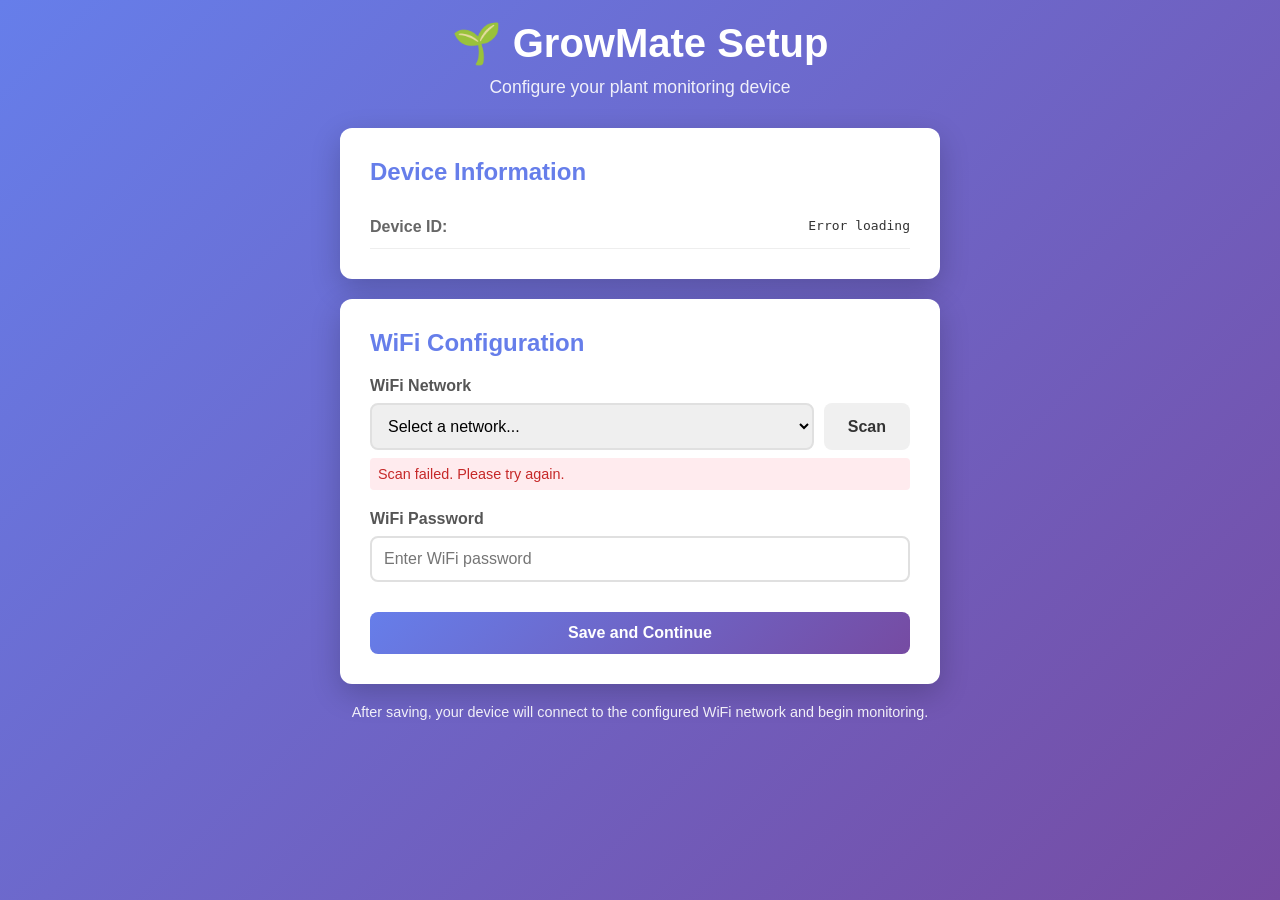
==== templates/index.html @ 6a92ffed "Initial commit: Phase 1 - Repository & Environment Setup - Complete project structure (src/, templat" ====
<!DOCTYPE html>
<html lang="en">
<head>
    <meta charset="UTF-8">
    <meta name="viewport" content="width=device-width, initial-scale=1.0">
    <title>GrowMate Setup</title>
    <link rel="stylesheet" href="/static/style.css">
</head>
<body>
    <div class="container">
        <div class="header">
            <h1>🌱 GrowMate Setup</h1>
            <p class="subtitle">Configure your plant monitoring device</p>
        </div>

        <div class="card">
            <h2>Device Information</h2>
            <div class="info-row">
                <span class="label">Device ID:</span>
                <span class="value" id="deviceId">Loading...</span>
            </div>
        </div>

        <div class="card">
            <h2>WiFi Configuration</h2>
            
            <form id="configForm">
                <div class="form-group">
                    <label for="wifiSsid">WiFi Network</label>
                    <div class="input-with-button">
                        <select id="wifiSsid" name="wifiSsid" required>
                            <option value="">Select a network...</option>
                        </select>
                        <button type="button" id="scanButton" class="btn-secondary">Scan</button>
                    </div>
                    <div id="scanStatus" class="status-message"></div>
                </div>

                <div class="form-group">
                    <label for="wifiPassword">WiFi Password</label>
                    <input type="password" id="wifiPassword" name="wifiPassword" 
                           placeholder="Enter WiFi password" required>
                </div>

                <div class="form-actions">
                    <button type="submit" class="btn-primary" id="submitButton">
                        Save and Continue
                    </button>
                </div>
            </form>

            <div id="errorMessage" class="error-message" style="display: none;"></div>
            <div id="successMessage" class="success-message" style="display: none;"></div>
        </div>

        <div class="footer">
            <p>After saving, your device will connect to the configured WiFi network and begin monitoring.</p>
        </div>
    </div>

    <script>
        // Load device information
        async function loadDeviceInfo() {
            try {
                const response = await fetch('/api/config');
                const data = await response.json();
                document.getElementById('deviceId').textContent = data.deviceId;
            } catch (error) {
                console.error('Failed to load device info:', error);
                document.getElementById('deviceId').textContent = 'Error loading';
            }
        }

        // Scan for WiFi networks
        async function scanNetworks() {
            const scanButton = document.getElementById('scanButton');
            const scanStatus = document.getElementById('scanStatus');
            const wifiSelect = document.getElementById('wifiSsid');
            
            scanButton.disabled = true;
            scanButton.textContent = 'Scanning...';
            scanStatus.textContent = 'Scanning for networks...';
            scanStatus.className = 'status-message';
            
            try {
                const response = await fetch('/api/networks');
                const data = await response.json();
                
                // Clear existing options
                wifiSelect.innerHTML = '<option value="">Select a network...</option>';
                
                // Add networks
                if (data.networks && data.networks.length > 0) {
                    data.networks.forEach(network => {
                        const option = document.createElement('option');
                        option.value = network.ssid;
                        option.textContent = `${network.ssid} (${network.rssi} dBm)`;
                        wifiSelect.appendChild(option);
                    });
                    scanStatus.textContent = `Found ${data.networks.length} network(s)`;
                    scanStatus.className = 'status-message success';
                } else {
                    scanStatus.textContent = 'No networks found';
                    scanStatus.className = 'status-message error';
                }
            } catch (error) {
                console.error('Scan failed:', error);
                scanStatus.textContent = 'Scan failed. Please try again.';
                scanStatus.className = 'status-message error';
            } finally {
                scanButton.disabled = false;
                scanButton.textContent = 'Scan';
            }
        }

        // Save configuration
        async function saveConfig(event) {
            event.preventDefault();
            
            const submitButton = document.getElementById('submitButton');
            const errorMessage = document.getElementById('errorMessage');
            const successMessage = document.getElementById('successMessage');
            
            submitButton.disabled = true;
            submitButton.textContent = 'Saving...';
            errorMessage.style.display = 'none';
            successMessage.style.display = 'none';
            
            const formData = {
                wifiSsid: document.getElementById('wifiSsid').value,
                wifiPassword: document.getElementById('wifiPassword').value
            };
            
            try {
                const response = await fetch('/api/config', {
                    method: 'POST',
                    headers: {
                        'Content-Type': 'application/json'
                    },
                    body: JSON.stringify(formData)
                });
                
                const data = await response.json();
                
                if (response.ok) {
                    successMessage.textContent = data.message || 'Configuration saved successfully!';
                    successMessage.style.display = 'block';
                    
                    // Redirect to success page after 2 seconds
                    setTimeout(() => {
                        window.location.href = '/success';
                    }, 2000);
                } else {
                    errorMessage.textContent = data.error || 'Failed to save configuration';
                    errorMessage.style.display = 'block';
                    submitButton.disabled = false;
                    submitButton.textContent = 'Save and Continue';
                }
            } catch (error) {
                console.error('Save failed:', error);
                errorMessage.textContent = 'Network error. Please try again.';
                errorMessage.style.display = 'block';
                submitButton.disabled = false;
                submitButton.textContent = 'Save and Continue';
            }
        }

        // Initialize
        document.addEventListener('DOMContentLoaded', () => {
            loadDeviceInfo();
            scanNetworks(); // Auto-scan on load
            
            document.getElementById('scanButton').addEventListener('click', scanNetworks);
            document.getElementById('configForm').addEventListener('submit', saveConfig);
        });
    </script>
</body>
</html>
---- static/style.css ----
/* GrowMate Pods - Onboarding Portal Styles */

* {
    margin: 0;
    padding: 0;
    box-sizing: border-box;
}

body {
    font-family: -apple-system, BlinkMacSystemFont, 'Segoe UI', Roboto, Oxygen, Ubuntu, Cantarell, sans-serif;
    background: linear-gradient(135deg, #667eea 0%, #764ba2 100%);
    min-height: 100vh;
    padding: 20px;
    color: #333;
}

.container {
    max-width: 600px;
    margin: 0 auto;
}

.header {
    text-align: center;
    color: white;
    margin-bottom: 30px;
}

.header h1 {
    font-size: 2.5rem;
    margin-bottom: 10px;
}

.subtitle {
    font-size: 1.1rem;
    opacity: 0.9;
}

.card {
    background: white;
    border-radius: 12px;
    padding: 30px;
    margin-bottom: 20px;
    box-shadow: 0 10px 30px rgba(0, 0, 0, 0.2);
}

.card h2 {
    font-size: 1.5rem;
    margin-bottom: 20px;
    color: #667eea;
}

.info-row {
    display: flex;
    justify-content: space-between;
    padding: 12px 0;
    border-bottom: 1px solid #eee;
}

.label {
    font-weight: 600;
    color: #666;
}

.value {
    color: #333;
    font-family: monospace;
}

.form-group {
    margin-bottom: 20px;
}

.form-group label {
    display: block;
    margin-bottom: 8px;
    font-weight: 600;
    color: #555;
}

.form-group input,
.form-group select {
    width: 100%;
    padding: 12px;
    border: 2px solid #e0e0e0;
    border-radius: 8px;
    font-size: 1rem;
    transition: border-color 0.3s;
}

.form-group input:focus,
.form-group select:focus {
    outline: none;
    border-color: #667eea;
}

.input-with-button {
    display: flex;
    gap: 10px;
}

.input-with-button select {
    flex: 1;
}

.btn-primary,
.btn-secondary {
    padding: 12px 24px;
    border: none;
    border-radius: 8px;
    font-size: 1rem;
    font-weight: 600;
    cursor: pointer;
    transition: all 0.3s;
}

.btn-primary {
    background: linear-gradient(135deg, #667eea 0%, #764ba2 100%);
    color: white;
    width: 100%;
}

.btn-primary:hover:not(:disabled) {
    transform: translateY(-2px);
    box-shadow: 0 5px 15px rgba(102, 126, 234, 0.4);
}

.btn-primary:disabled {
    opacity: 0.6;
    cursor: not-allowed;
}

.btn-secondary {
    background: #f0f0f0;
    color: #333;
    white-space: nowrap;
}

.btn-secondary:hover:not(:disabled) {
    background: #e0e0e0;
}

.btn-secondary:disabled {
    opacity: 0.6;
    cursor: not-allowed;
}

.form-actions {
    margin-top: 30px;
}

.status-message {
    margin-top: 8px;
    font-size: 0.9rem;
    padding: 8px;
    border-radius: 4px;
}

.status-message.success {
    color: #2e7d32;
    background: #e8f5e9;
}

.status-message.error {
    color: #c62828;
    background: #ffebee;
}

.error-message,
.success-message {
    padding: 12px;
    border-radius: 8px;
    margin-top: 15px;
    font-weight: 500;
}

.error-message {
    background: #ffebee;
    color: #c62828;
    border-left: 4px solid #c62828;
}

.success-message {
    background: #e8f5e9;
    color: #2e7d32;
    border-left: 4px solid #2e7d32;
}

.success-card {
    background: linear-gradient(135deg, #e8f5e9 0%, #c8e6c9 100%);
}

.steps-list {
    margin-left: 20px;
    line-height: 1.8;
}

.steps-list li {
    margin-bottom: 10px;
}

.footer {
    text-align: center;
    color: white;
    opacity: 0.9;
    font-size: 0.9rem;
}

/* Responsive design */
@media (max-width: 600px) {
    body {
        padding: 10px;
    }
    
    .header h1 {
        font-size: 2rem;
    }
    
    .card {
        padding: 20px;
    }
    
    .input-with-button {
        flex-direction: column;
    }
    
    .input-with-button select {
        width: 100%;
    }
}
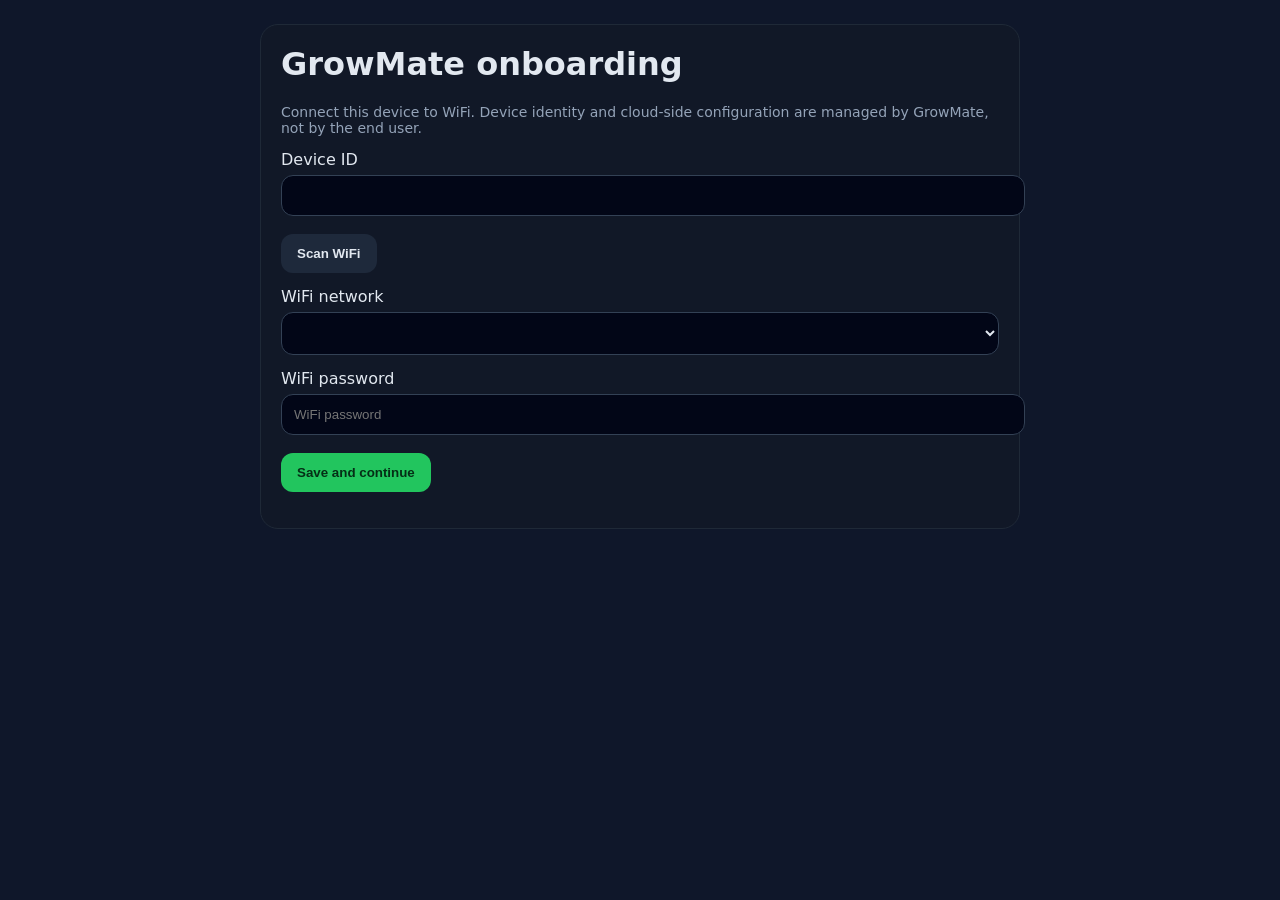
==== commit ec40c116: "Phase 4: Network & Onboarding System - ESP32 compatibility Critical Implementation: - Exact ESP32 HT" ====
--- a/templates/index.html
+++ b/templates/index.html
@@ -1,178 +1,74 @@
-<!DOCTYPE html>
-<html lang="en">
+<!doctype html>
+<html>
 <head>
-    <meta charset="UTF-8">
-    <meta name="viewport" content="width=device-width, initial-scale=1.0">
+    <meta charset='utf-8'>
+    <meta name='viewport' content='width=device-width,initial-scale=1'>
     <title>GrowMate Setup</title>
-    <link rel="stylesheet" href="/static/style.css">
+    <style>
+        body{font-family:system-ui,sans-serif;margin:0;background:#0f172a;color:#e2e8f0}
+        .wrap{max-width:760px;margin:0 auto;padding:24px}
+        .card{background:#111827;border:1px solid #1f2937;border-radius:18px;padding:20px}
+        h1{margin-top:0}
+        label{display:block;margin:14px 0 6px}
+        input,select{width:100%;padding:12px;border-radius:12px;border:1px solid #334155;background:#020617;color:#e2e8f0}
+        button{margin-top:18px;padding:12px 16px;border:0;border-radius:12px;background:#22c55e;color:#052e16;font-weight:700;cursor:pointer}
+        button.secondary{background:#1e293b;color:#e2e8f0}
+        .row{display:grid;grid-template-columns:1fr 1fr;gap:12px}
+        .hint{color:#94a3b8;font-size:14px}
+        #status{margin-top:16px;white-space:pre-wrap}
+    </style>
 </head>
 <body>
-    <div class="container">
-        <div class="header">
-            <h1>🌱 GrowMate Setup</h1>
-            <p class="subtitle">Configure your plant monitoring device</p>
-        </div>
-
-        <div class="card">
-            <h2>Device Information</h2>
-            <div class="info-row">
-                <span class="label">Device ID:</span>
-                <span class="value" id="deviceId">Loading...</span>
-            </div>
-        </div>
-
-        <div class="card">
-            <h2>WiFi Configuration</h2>
-            
-            <form id="configForm">
-                <div class="form-group">
-                    <label for="wifiSsid">WiFi Network</label>
-                    <div class="input-with-button">
-                        <select id="wifiSsid" name="wifiSsid" required>
-                            <option value="">Select a network...</option>
-                        </select>
-                        <button type="button" id="scanButton" class="btn-secondary">Scan</button>
-                    </div>
-                    <div id="scanStatus" class="status-message"></div>
-                </div>
-
-                <div class="form-group">
-                    <label for="wifiPassword">WiFi Password</label>
-                    <input type="password" id="wifiPassword" name="wifiPassword" 
-                           placeholder="Enter WiFi password" required>
-                </div>
-
-                <div class="form-actions">
-                    <button type="submit" class="btn-primary" id="submitButton">
-                        Save and Continue
-                    </button>
-                </div>
-            </form>
-
-            <div id="errorMessage" class="error-message" style="display: none;"></div>
-            <div id="successMessage" class="success-message" style="display: none;"></div>
-        </div>
-
-        <div class="footer">
-            <p>After saving, your device will connect to the configured WiFi network and begin monitoring.</p>
+    <div class='wrap'>
+        <div class='card'>
+            <h1>GrowMate onboarding</h1>
+            <p class='hint'>Connect this device to WiFi. Device identity and cloud-side configuration are managed by GrowMate, not by the end user.</p>
+            <label>Device ID</label>
+            <input id='deviceId' disabled>
+            <button class='secondary' id='scanBtn' type='button'>Scan WiFi</button>
+            <label>WiFi network</label>
+            <select id='ssid'></select>
+            <label>WiFi password</label>
+            <input id='password' type='password' placeholder='WiFi password'>
+            <button id='saveBtn' type='button'>Save and continue</button>
+            <div id='status' class='hint'></div>
         </div>
     </div>
-
     <script>
-        // Load device information
-        async function loadDeviceInfo() {
-            try {
-                const response = await fetch('/api/config');
-                const data = await response.json();
-                document.getElementById('deviceId').textContent = data.deviceId;
-            } catch (error) {
-                console.error('Failed to load device info:', error);
-                document.getElementById('deviceId').textContent = 'Error loading';
+        async function getConfig(){const r=await fetch('/api/config');return r.json()}
+        async function scan(){
+            status('Scanning WiFi...');
+            const r=await fetch('/api/networks');
+            const items=await r.json();
+            const el=document.getElementById('ssid');
+            el.innerHTML='';
+            items.networks.forEach(n=>{
+                const o=document.createElement('option');
+                o.value=n.ssid;
+                o.textContent=`${n.ssid} (${n.rssi} dBm)`;
+                el.appendChild(o)
+            });
+            if(!items.networks.length){
+                const o=document.createElement('option');
+                o.value='';
+                o.textContent='No networks found';
+                el.appendChild(o)
             }
+            status('WiFi scan complete.')
         }
-
-        // Scan for WiFi networks
-        async function scanNetworks() {
-            const scanButton = document.getElementById('scanButton');
-            const scanStatus = document.getElementById('scanStatus');
-            const wifiSelect = document.getElementById('wifiSsid');
-            
-            scanButton.disabled = true;
-            scanButton.textContent = 'Scanning...';
-            scanStatus.textContent = 'Scanning for networks...';
-            scanStatus.className = 'status-message';
-            
-            try {
-                const response = await fetch('/api/networks');
-                const data = await response.json();
-                
-                // Clear existing options
-                wifiSelect.innerHTML = '<option value="">Select a network...</option>';
-                
-                // Add networks
-                if (data.networks && data.networks.length > 0) {
-                    data.networks.forEach(network => {
-                        const option = document.createElement('option');
-                        option.value = network.ssid;
-                        option.textContent = `${network.ssid} (${network.rssi} dBm)`;
-                        wifiSelect.appendChild(option);
-                    });
-                    scanStatus.textContent = `Found ${data.networks.length} network(s)`;
-                    scanStatus.className = 'status-message success';
-                } else {
-                    scanStatus.textContent = 'No networks found';
-                    scanStatus.className = 'status-message error';
-                }
-            } catch (error) {
-                console.error('Scan failed:', error);
-                scanStatus.textContent = 'Scan failed. Please try again.';
-                scanStatus.className = 'status-message error';
-            } finally {
-                scanButton.disabled = false;
-                scanButton.textContent = 'Scan';
-            }
+        function status(v){document.getElementById('status').textContent=v}
+        function setValue(id,v){document.getElementById(id).value=v ?? ''}
+        async function load(){const cfg=await getConfig();setValue('deviceId',cfg.deviceId);await scan()}
+        async function save(){
+            const body={wifiSsid:document.getElementById('ssid').value,wifiPassword:document.getElementById('password').value};
+            status('Saving configuration...');
+            const r=await fetch('/api/config',{method:'POST',headers:{'Content-Type':'application/json'},body:JSON.stringify(body)});
+            const json=await r.json();
+            status(json.message || 'Saved');
         }
-
-        // Save configuration
-        async function saveConfig(event) {
-            event.preventDefault();
-            
-            const submitButton = document.getElementById('submitButton');
-            const errorMessage = document.getElementById('errorMessage');
-            const successMessage = document.getElementById('successMessage');
-            
-            submitButton.disabled = true;
-            submitButton.textContent = 'Saving...';
-            errorMessage.style.display = 'none';
-            successMessage.style.display = 'none';
-            
-            const formData = {
-                wifiSsid: document.getElementById('wifiSsid').value,
-                wifiPassword: document.getElementById('wifiPassword').value
-            };
-            
-            try {
-                const response = await fetch('/api/config', {
-                    method: 'POST',
-                    headers: {
-                        'Content-Type': 'application/json'
-                    },
-                    body: JSON.stringify(formData)
-                });
-                
-                const data = await response.json();
-                
-                if (response.ok) {
-                    successMessage.textContent = data.message || 'Configuration saved successfully!';
-                    successMessage.style.display = 'block';
-                    
-                    // Redirect to success page after 2 seconds
-                    setTimeout(() => {
-                        window.location.href = '/success';
-                    }, 2000);
-                } else {
-                    errorMessage.textContent = data.error || 'Failed to save configuration';
-                    errorMessage.style.display = 'block';
-                    submitButton.disabled = false;
-                    submitButton.textContent = 'Save and Continue';
-                }
-            } catch (error) {
-                console.error('Save failed:', error);
-                errorMessage.textContent = 'Network error. Please try again.';
-                errorMessage.style.display = 'block';
-                submitButton.disabled = false;
-                submitButton.textContent = 'Save and Continue';
-            }
-        }
-
-        // Initialize
-        document.addEventListener('DOMContentLoaded', () => {
-            loadDeviceInfo();
-            scanNetworks(); // Auto-scan on load
-            
-            document.getElementById('scanButton').addEventListener('click', scanNetworks);
-            document.getElementById('configForm').addEventListener('submit', saveConfig);
-        });
+        document.getElementById('scanBtn').onclick=scan;
+        document.getElementById('saveBtn').onclick=save;
+        load();
     </script>
 </body>
 </html>
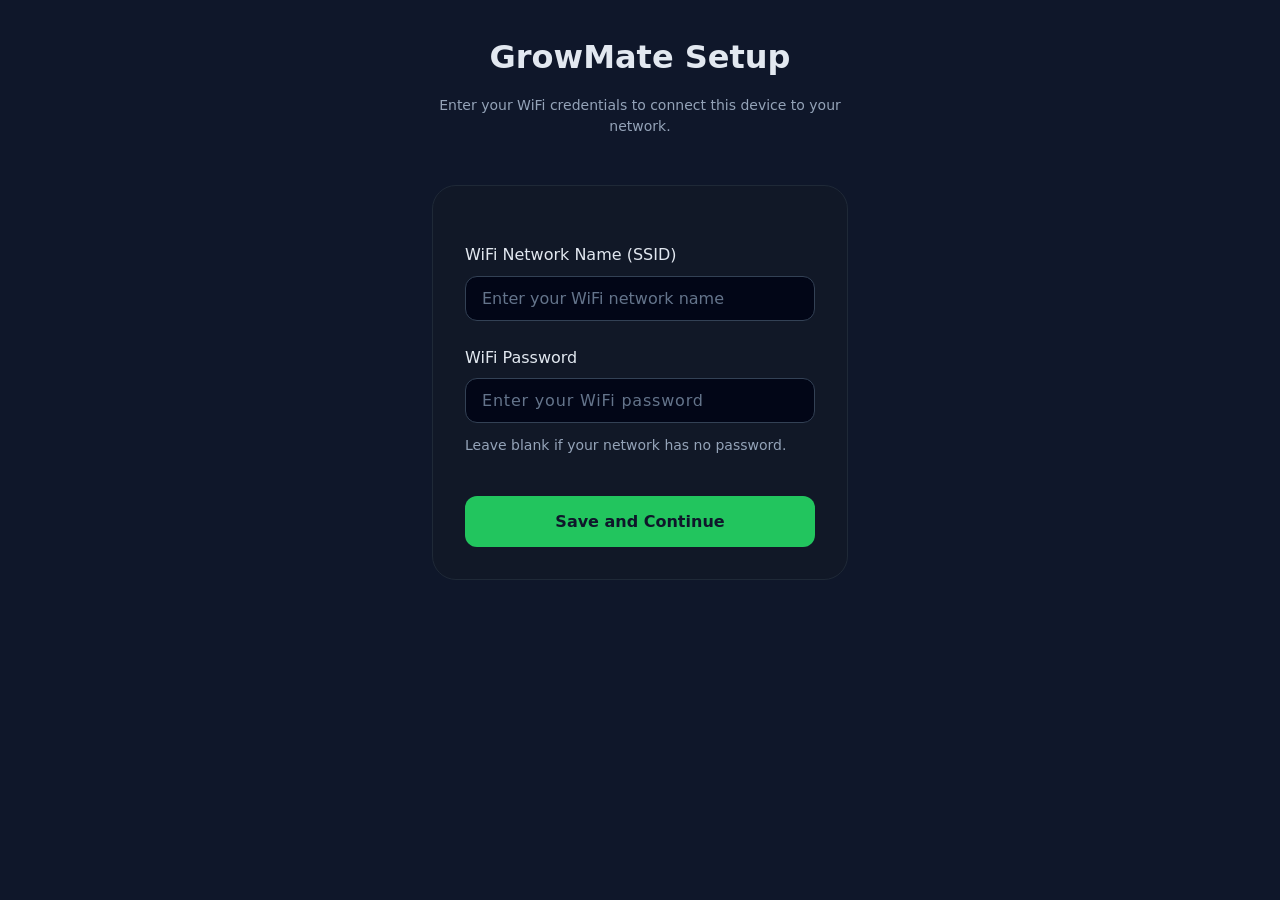
==== commit 40aea6df: "Complete project overhaul: production-ready IoT plant monitoring system Major changes: - Rewrote REA" ====
--- a/templates/index.html
+++ b/templates/index.html
@@ -1,74 +1,51 @@
-<!doctype html>
-<html>
+<!DOCTYPE html>
+<html lang="en">
 <head>
-    <meta charset='utf-8'>
-    <meta name='viewport' content='width=device-width,initial-scale=1'>
+    <meta charset="utf-8">
+    <meta name="viewport" content="width=device-width, initial-scale=1">
+    <meta name="description" content="GrowMate device WiFi configuration">
     <title>GrowMate Setup</title>
-    <style>
-        body{font-family:system-ui,sans-serif;margin:0;background:#0f172a;color:#e2e8f0}
-        .wrap{max-width:760px;margin:0 auto;padding:24px}
-        .card{background:#111827;border:1px solid #1f2937;border-radius:18px;padding:20px}
-        h1{margin-top:0}
-        label{display:block;margin:14px 0 6px}
-        input,select{width:100%;padding:12px;border-radius:12px;border:1px solid #334155;background:#020617;color:#e2e8f0}
-        button{margin-top:18px;padding:12px 16px;border:0;border-radius:12px;background:#22c55e;color:#052e16;font-weight:700;cursor:pointer}
-        button.secondary{background:#1e293b;color:#e2e8f0}
-        .row{display:grid;grid-template-columns:1fr 1fr;gap:12px}
-        .hint{color:#94a3b8;font-size:14px}
-        #status{margin-top:16px;white-space:pre-wrap}
-    </style>
+    <link rel="stylesheet" href="/static/style.css">
 </head>
 <body>
-    <div class='wrap'>
-        <div class='card'>
-            <h1>GrowMate onboarding</h1>
-            <p class='hint'>Connect this device to WiFi. Device identity and cloud-side configuration are managed by GrowMate, not by the end user.</p>
-            <label>Device ID</label>
-            <input id='deviceId' disabled>
-            <button class='secondary' id='scanBtn' type='button'>Scan WiFi</button>
-            <label>WiFi network</label>
-            <select id='ssid'></select>
-            <label>WiFi password</label>
-            <input id='password' type='password' placeholder='WiFi password'>
-            <button id='saveBtn' type='button'>Save and continue</button>
-            <div id='status' class='hint'></div>
-        </div>
+    <div class="wrap">
+        <header class="header">
+            <h1>GrowMate Setup</h1>
+            <p class="hint">Enter your WiFi credentials to connect this device to your network.</p>
+        </header>
+        
+        <main>
+            <div class="card">
+                <!-- Native form submission (works without JavaScript) -->
+                <form id="configForm" action="/api/config" method="POST">
+                    <label for="wifiSsid">WiFi Network Name (SSID)</label>
+                    <input 
+                        id="wifiSsid" 
+                        name="wifiSsid" 
+                        type="text" 
+                        placeholder="Enter your WiFi network name" 
+                        autocomplete="off" 
+                        required
+                        aria-required="true">
+                    
+                    <label for="wifiPassword">WiFi Password</label>
+                    <input 
+                        id="wifiPassword" 
+                        name="wifiPassword" 
+                        type="password" 
+                        placeholder="Enter your WiFi password" 
+                        autocomplete="new-password">
+                    <p class="hint">Leave blank if your network has no password.</p>
+                    
+                    <button type="submit">Save and Continue</button>
+                </form>
+                
+                <div id="status" role="status" aria-live="polite"></div>
+            </div>
+        </main>
     </div>
-    <script>
-        async function getConfig(){const r=await fetch('/api/config');return r.json()}
-        async function scan(){
-            status('Scanning WiFi...');
-            const r=await fetch('/api/networks');
-            const items=await r.json();
-            const el=document.getElementById('ssid');
-            el.innerHTML='';
-            items.networks.forEach(n=>{
-                const o=document.createElement('option');
-                o.value=n.ssid;
-                o.textContent=`${n.ssid} (${n.rssi} dBm)`;
-                el.appendChild(o)
-            });
-            if(!items.networks.length){
-                const o=document.createElement('option');
-                o.value='';
-                o.textContent='No networks found';
-                el.appendChild(o)
-            }
-            status('WiFi scan complete.')
-        }
-        function status(v){document.getElementById('status').textContent=v}
-        function setValue(id,v){document.getElementById(id).value=v ?? ''}
-        async function load(){const cfg=await getConfig();setValue('deviceId',cfg.deviceId);await scan()}
-        async function save(){
-            const body={wifiSsid:document.getElementById('ssid').value,wifiPassword:document.getElementById('password').value};
-            status('Saving configuration...');
-            const r=await fetch('/api/config',{method:'POST',headers:{'Content-Type':'application/json'},body:JSON.stringify(body)});
-            const json=await r.json();
-            status(json.message || 'Saved');
-        }
-        document.getElementById('scanBtn').onclick=scan;
-        document.getElementById('saveBtn').onclick=save;
-        load();
-    </script>
+    
+    <!-- Progressive enhancement: AJAX submission for better UX -->
+    <script src="/static/js/setup.js"></script>
 </body>
 </html>
--- a/static/style.css
+++ b/static/style.css
@@ -0,0 +1,360 @@
+/* GrowMate Pods - Unified Design System */
+
+/* ============================================
+   CSS Variables - Design Tokens
+   ============================================ */
+:root {
+    /* Colors - Primary Palette */
+    --color-primary: #22c55e;
+    --color-primary-dark: #16a34a;
+    --color-primary-light: #86efac;
+    
+    /* Colors - Background */
+    --color-bg-primary: #0f172a;
+    --color-bg-secondary: #1e293b;
+    --color-bg-card: #111827;
+    --color-bg-input: #020617;
+    
+    /* Colors - Borders */
+    --color-border: #1f2937;
+    --color-border-focus: #334155;
+    --color-border-light: #374151;
+    
+    /* Colors - Text */
+    --color-text-primary: #e2e8f0;
+    --color-text-secondary: #94a3b8;
+    --color-text-muted: #64748b;
+    
+    /* Colors - Status */
+    --color-success-bg: #14532d;
+    --color-success-text: #86efac;
+    --color-error-bg: #450a0a;
+    --color-error-text: #fca5a5;
+    --color-warning-bg: #422006;
+    --color-warning-text: #fcd34d;
+    
+    /* Spacing */
+    --space-xs: 0.5rem;
+    --space-sm: 0.75rem;
+    --space-md: 1rem;
+    --space-lg: 1.5rem;
+    --space-xl: 2rem;
+    --space-2xl: 3rem;
+    
+    /* Border Radius */
+    --radius-sm: 0.5rem;
+    --radius-md: 0.75rem;
+    --radius-lg: 1.125rem;
+    --radius-xl: 1.5rem;
+    
+    /* Typography */
+    --font-family: system-ui, -apple-system, BlinkMacSystemFont, 'Segoe UI', Roboto, sans-serif;
+    --font-size-sm: 0.875rem;
+    --font-size-base: 1rem;
+    --font-size-lg: 1.125rem;
+    --font-size-xl: 1.5rem;
+    --font-size-2xl: 2rem;
+    --font-weight-normal: 400;
+    --font-weight-medium: 500;
+    --font-weight-semibold: 600;
+    --font-weight-bold: 700;
+    
+    /* Transitions */
+    --transition-fast: 150ms ease;
+    --transition-base: 200ms ease;
+    --transition-slow: 300ms ease;
+}
+
+/* ============================================
+   Base Styles
+   ============================================ */
+* {
+    margin: 0;
+    padding: 0;
+    box-sizing: border-box;
+}
+
+body {
+    font-family: var(--font-family);
+    background: var(--color-bg-primary);
+    color: var(--color-text-primary);
+    min-height: 100vh;
+    line-height: 1.6;
+    -webkit-font-smoothing: antialiased;
+    -moz-osx-font-smoothing: grayscale;
+}
+
+/* ============================================
+   Layout Components
+   ============================================ */
+.wrap,
+.container {
+    max-width: 480px;
+    margin: 0 auto;
+    padding: var(--space-xl);
+}
+
+.card {
+    background: var(--color-bg-card);
+    border: 1px solid var(--color-border);
+    border-radius: var(--radius-xl);
+    padding: var(--space-xl);
+    margin-bottom: var(--space-lg);
+}
+
+.header {
+    text-align: center;
+    margin-bottom: var(--space-2xl);
+}
+
+.header h1 {
+    font-size: var(--font-size-2xl);
+    font-weight: var(--font-weight-bold);
+    margin-bottom: var(--space-sm);
+    color: var(--color-text-primary);
+}
+
+.subtitle,
+.hint {
+    color: var(--color-text-secondary);
+    font-size: var(--font-size-sm);
+    line-height: 1.5;
+}
+
+.hint {
+    margin-top: var(--space-sm);
+}
+
+/* ============================================
+   Form Elements
+   ============================================ */
+label {
+    display: block;
+    margin: var(--space-lg) 0 var(--space-xs);
+    font-weight: var(--font-weight-medium);
+    color: var(--color-text-primary);
+    font-size: var(--font-size-base);
+}
+
+input,
+select {
+    width: 100%;
+    padding: var(--space-sm) var(--space-md);
+    border-radius: var(--radius-md);
+    border: 1px solid var(--color-border-focus);
+    background: var(--color-bg-input);
+    color: var(--color-text-primary);
+    font-size: var(--font-size-base);
+    font-family: var(--font-family);
+    transition: border-color var(--transition-base);
+}
+
+input:focus,
+select:focus {
+    outline: none;
+    border-color: var(--color-primary);
+    box-shadow: 0 0 0 3px rgba(34, 197, 94, 0.1);
+}
+
+input::placeholder {
+    color: var(--color-text-muted);
+}
+
+input[type="password"] {
+    letter-spacing: 0.05em;
+}
+
+/* ============================================
+   Buttons
+   ============================================ */
+button,
+.btn-primary,
+.btn-secondary {
+    padding: var(--space-sm) var(--space-lg);
+    border: none;
+    border-radius: var(--radius-md);
+    font-size: var(--font-size-base);
+    font-weight: var(--font-weight-bold);
+    font-family: var(--font-family);
+    cursor: pointer;
+    transition: all var(--transition-base);
+    text-align: center;
+    display: inline-block;
+}
+
+button[type="submit"],
+.btn-primary {
+    margin-top: var(--space-lg);
+    width: 100%;
+    background: var(--color-primary);
+    color: var(--color-bg-primary);
+    padding: var(--space-md) var(--space-lg);
+}
+
+button[type="submit"]:hover:not(:disabled),
+.btn-primary:hover:not(:disabled) {
+    background: var(--color-primary-dark);
+    transform: translateY(-1px);
+    box-shadow: 0 4px 12px rgba(34, 197, 94, 0.3);
+}
+
+button:disabled,
+.btn-primary:disabled {
+    opacity: 0.5;
+    cursor: not-allowed;
+    transform: none;
+}
+
+.btn-secondary {
+    background: var(--color-bg-secondary);
+    color: var(--color-text-primary);
+}
+
+.btn-secondary:hover:not(:disabled) {
+    background: var(--color-border-light);
+}
+
+/* ============================================
+   Status Messages
+   ============================================ */
+#status {
+    margin-top: var(--space-lg);
+    padding: var(--space-md);
+    border-radius: var(--radius-sm);
+    background: var(--color-bg-secondary);
+    font-size: var(--font-size-sm);
+    display: none;
+    border-left: 3px solid var(--color-border-light);
+}
+
+#status.show {
+    display: block;
+}
+
+#status.success {
+    background: var(--color-success-bg);
+    color: var(--color-success-text);
+    border-left-color: var(--color-primary);
+}
+
+#status.error {
+    background: var(--color-error-bg);
+    color: var(--color-error-text);
+    border-left-color: #ef4444;
+}
+
+.success-message,
+.error-message {
+    padding: var(--space-md);
+    border-radius: var(--radius-sm);
+    margin-top: var(--space-lg);
+    font-weight: var(--font-weight-medium);
+    border-left: 3px solid;
+}
+
+.success-message {
+    background: var(--color-success-bg);
+    color: var(--color-success-text);
+    border-left-color: var(--color-primary);
+}
+
+.error-message {
+    background: var(--color-error-bg);
+    color: var(--color-error-text);
+    border-left-color: #ef4444;
+}
+
+/* ============================================
+   Success Page Specific
+   ============================================ */
+.success-card {
+    background: linear-gradient(135deg, #14532d 0%, #15803d 100%);
+    border-color: var(--color-primary-dark);
+}
+
+.success-card h2 {
+    color: var(--color-primary-light);
+    font-size: var(--font-size-xl);
+    margin-bottom: var(--space-lg);
+}
+
+.steps-list,
+.card ul {
+    margin-left: var(--space-lg);
+    line-height: 1.8;
+    color: var(--color-text-secondary);
+}
+
+.steps-list li,
+.card ul li {
+    margin-bottom: var(--space-sm);
+}
+
+.card h2 {
+    font-size: var(--font-size-xl);
+    margin-bottom: var(--space-lg);
+    color: var(--color-primary);
+}
+
+.card p {
+    color: var(--color-text-secondary);
+    margin-bottom: var(--space-md);
+}
+
+.card ol {
+    margin-left: var(--space-lg);
+    color: var(--color-text-secondary);
+}
+
+.card ol li {
+    margin-bottom: var(--space-sm);
+}
+
+.footer {
+    text-align: center;
+    color: var(--color-text-secondary);
+    font-size: var(--font-size-sm);
+    margin-top: var(--space-xl);
+}
+
+/* ============================================
+   Responsive Design
+   ============================================ */
+@media (max-width: 600px) {
+    :root {
+        --space-xl: 1.5rem;
+        --space-2xl: 2rem;
+    }
+    
+    .wrap,
+    .container {
+        padding: var(--space-md);
+    }
+    
+    .card {
+        padding: var(--space-lg);
+    }
+    
+    .header h1 {
+        font-size: 1.75rem;
+    }
+}
+
+/* ============================================
+   Accessibility
+   ============================================ */
+@media (prefers-reduced-motion: reduce) {
+    *,
+    *::before,
+    *::after {
+        animation-duration: 0.01ms !important;
+        animation-iteration-count: 1 !important;
+        transition-duration: 0.01ms !important;
+    }
+}
+
+/* Focus visible for keyboard navigation */
+:focus-visible {
+    outline: 2px solid var(--color-primary);
+    outline-offset: 2px;
+}
